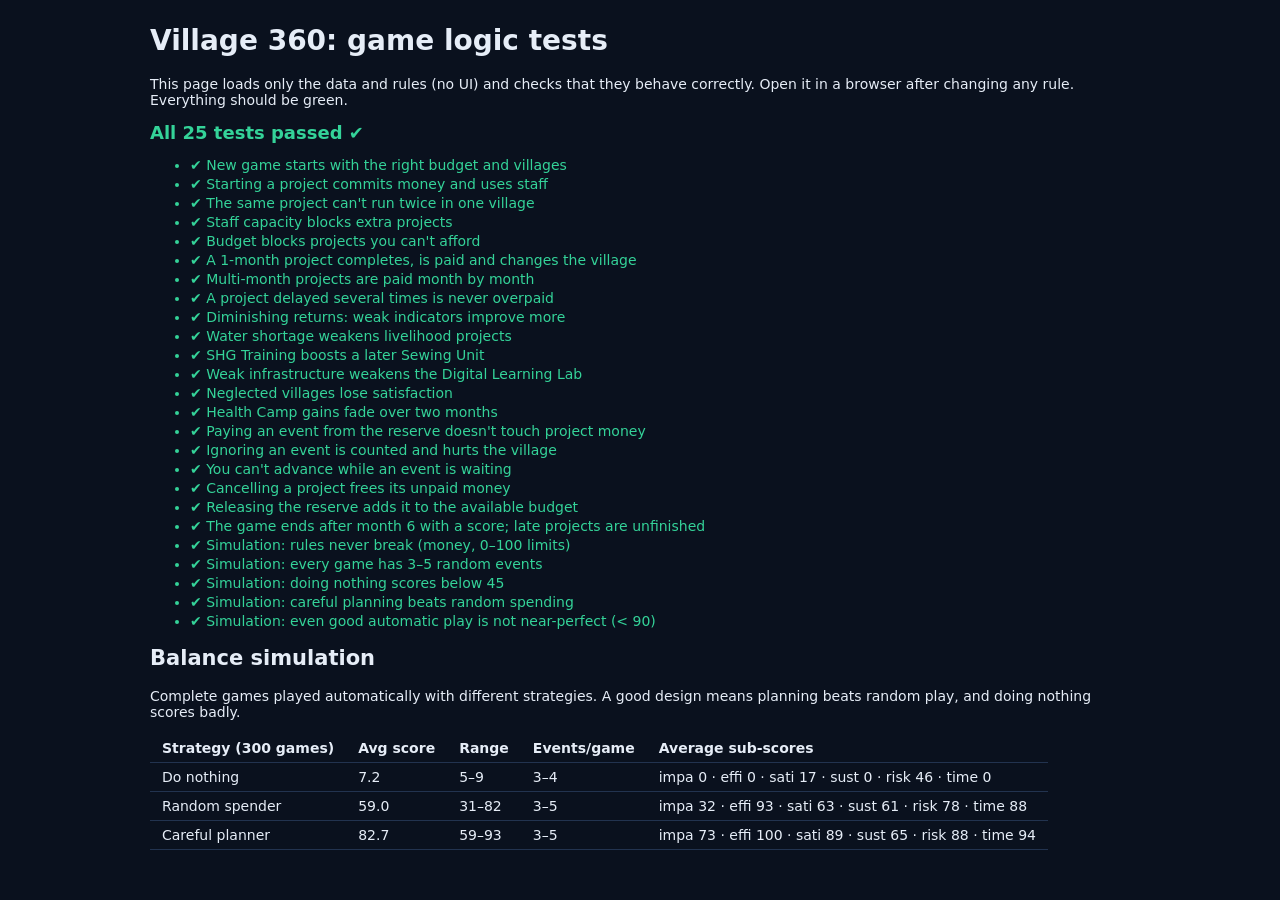
==== tests/test.html @ cbeaf414 "Village 360 v1: playable district development simulator MVP 3 villages, 6 months, 12 interventions, " ====
<!DOCTYPE html>
<html lang="en">
<head>
  <meta charset="UTF-8" />
  <meta name="viewport" content="width=device-width, initial-scale=1.0" />
  <title>Village 360 Tests</title>
  <style>
    body { font: 14px system-ui, sans-serif; background: #0a111e; color: #e6edf7; padding: 24px; max-width: 980px; margin: 0 auto; }
    h1 { margin-top: 0; }
    .pass { color: #34d399; } .fail { color: #f43f5e; font-weight: 600; }
    table { border-collapse: collapse; margin: 12px 0; } td, th { padding: 6px 12px; border-bottom: 1px solid #22334f; text-align: left; }
    #summary { font-size: 18px; font-weight: 600; margin: 12px 0; }
    li { margin-bottom: 3px; }
  </style>
</head>
<body>
  <h1>Village 360: game logic tests</h1>
  <p>This page loads only the data and rules (no UI) and checks that they behave correctly.
     Open it in a browser after changing any rule. Everything should be green.</p>
  <div id="summary"></div>
  <ul id="results"></ul>
  <h2>Balance simulation</h2>
  <p>Complete games played automatically with different strategies. A good design means planning beats random play, and doing nothing scores badly.</p>
  <div id="sim"></div>

  <!-- Same files as the game, minus ui.js and app.js -->
  <script src="../js/villages.js"></script>
  <script src="../js/interventions.js"></script>
  <script src="../js/gameState.js"></script>
  <script src="../js/events.js"></script>
  <script src="../js/gameLogic.js"></script>
  <script src="../js/scoring.js"></script>
  <script src="tests.js"></script>
</body>
</html>
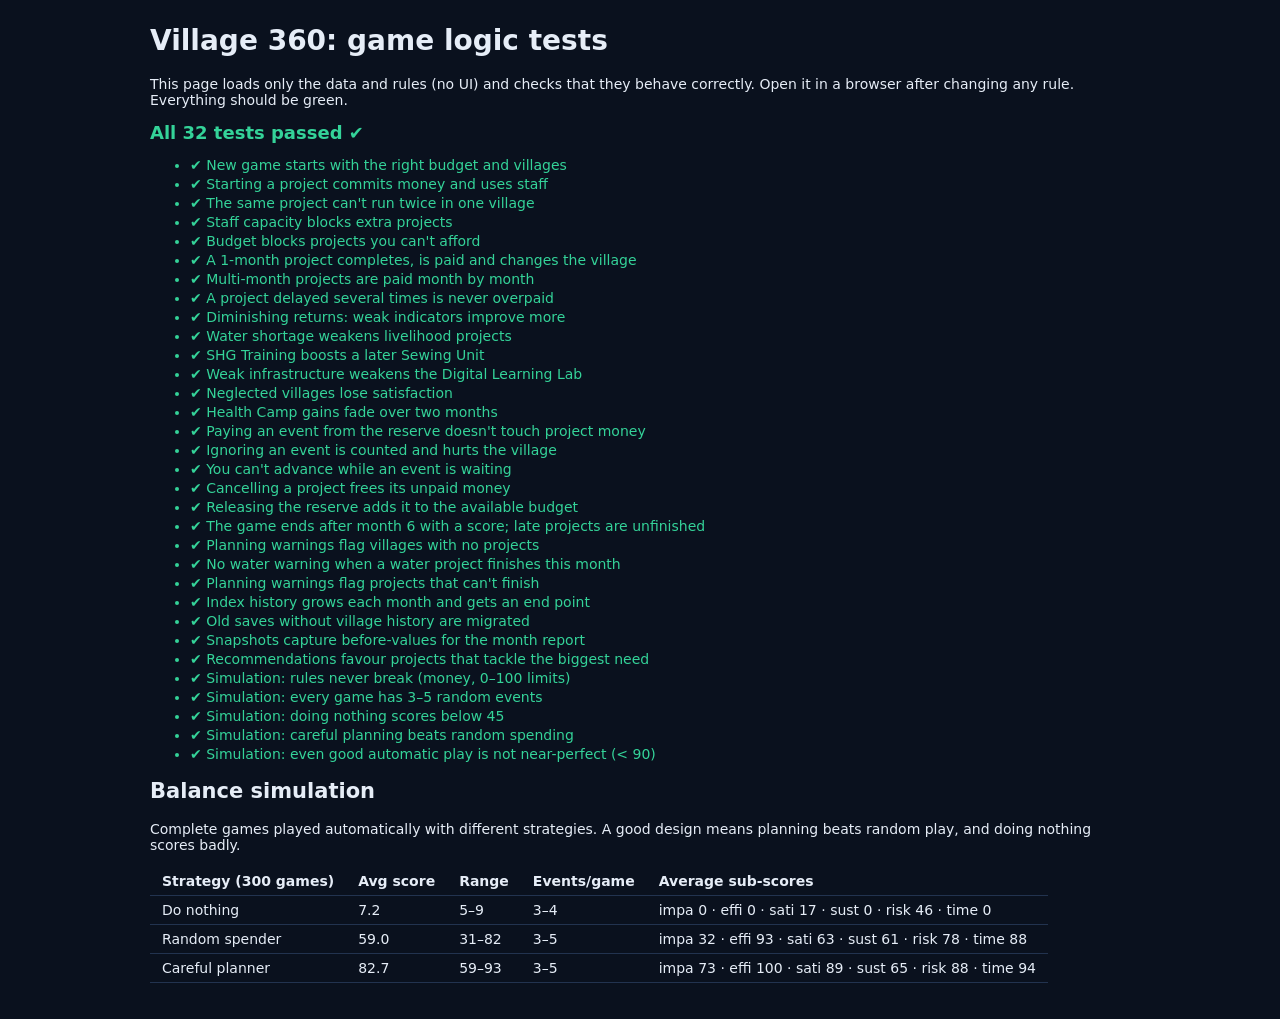
==== commit 4774a4d3: "Step 4: UI/UX improvements Guided first-game tutorial, pre-advance planning check, before/after mont" ====
--- a/tests/test.html
+++ b/tests/test.html
@@ -30,6 +30,7 @@
   <script src="../js/events.js"></script>
   <script src="../js/gameLogic.js"></script>
   <script src="../js/scoring.js"></script>
+  <script src="../js/storage.js"></script>
   <script src="tests.js"></script>
 </body>
 </html>
